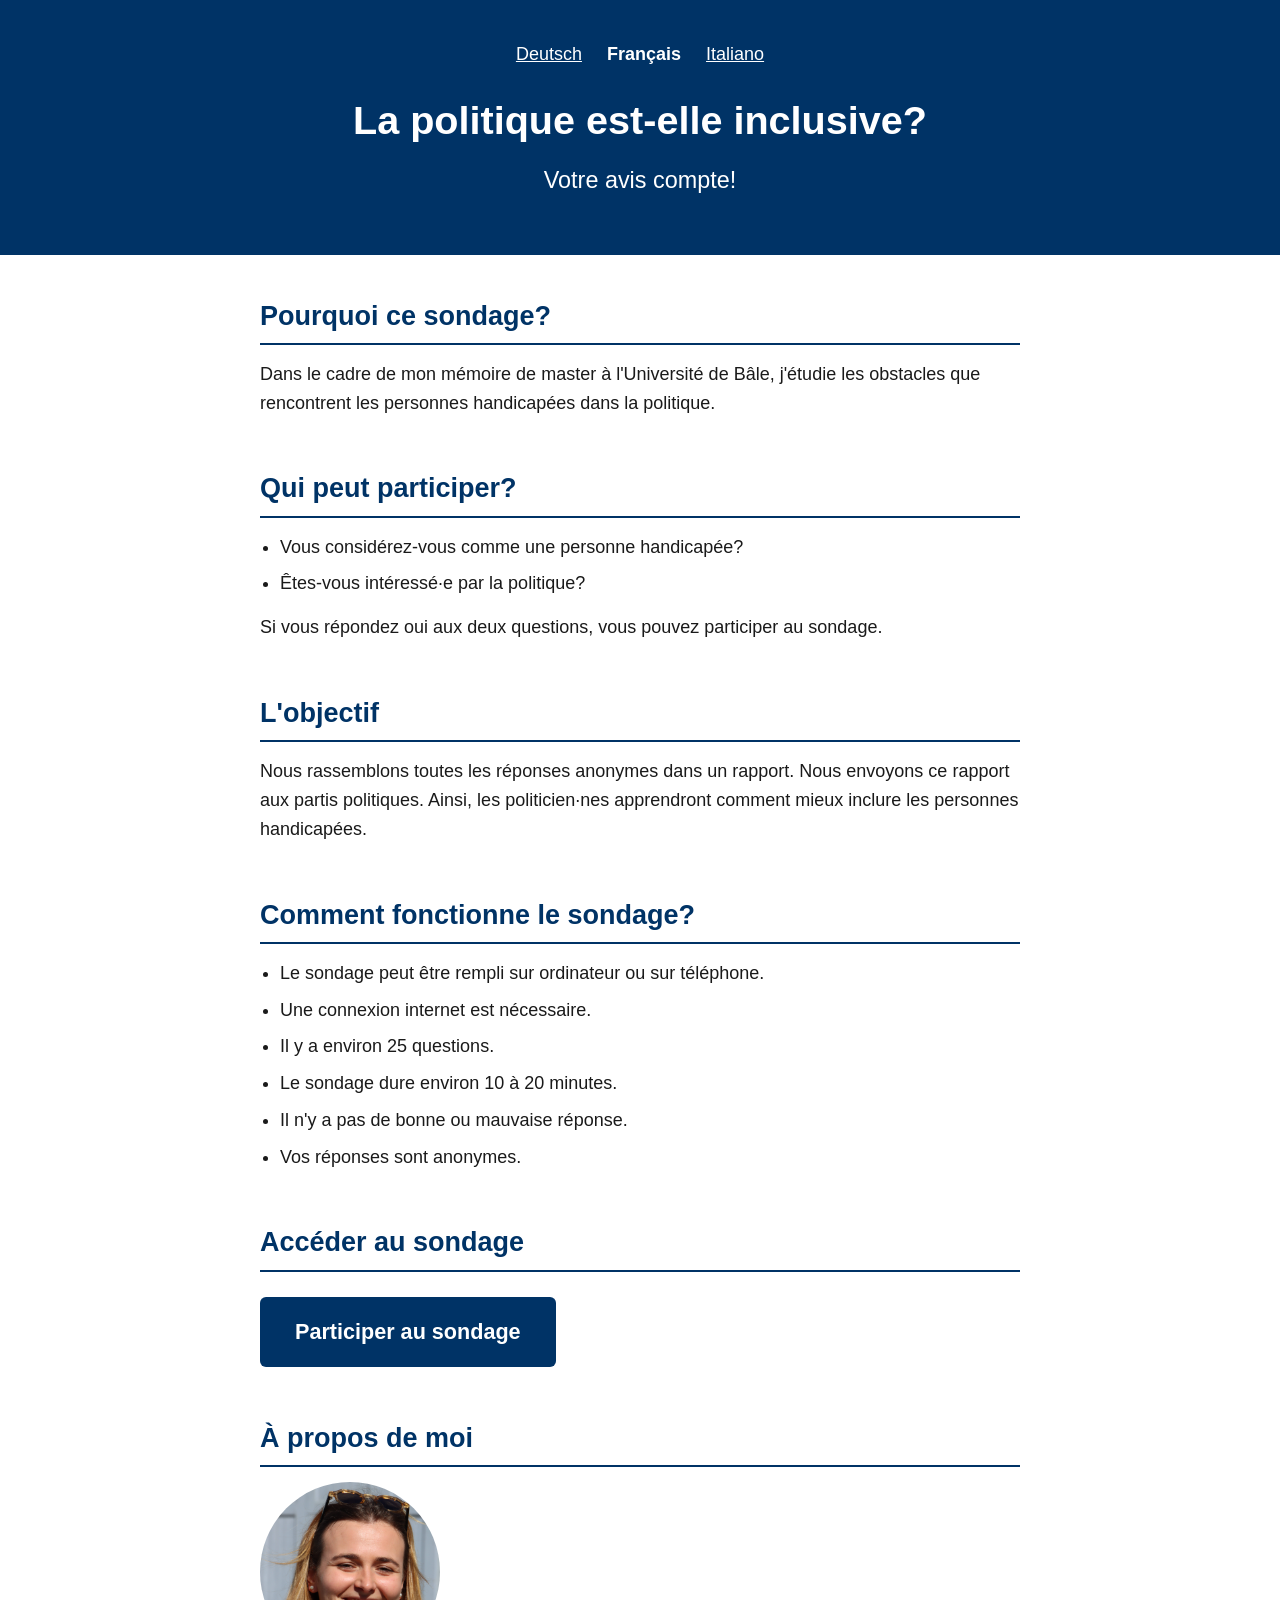
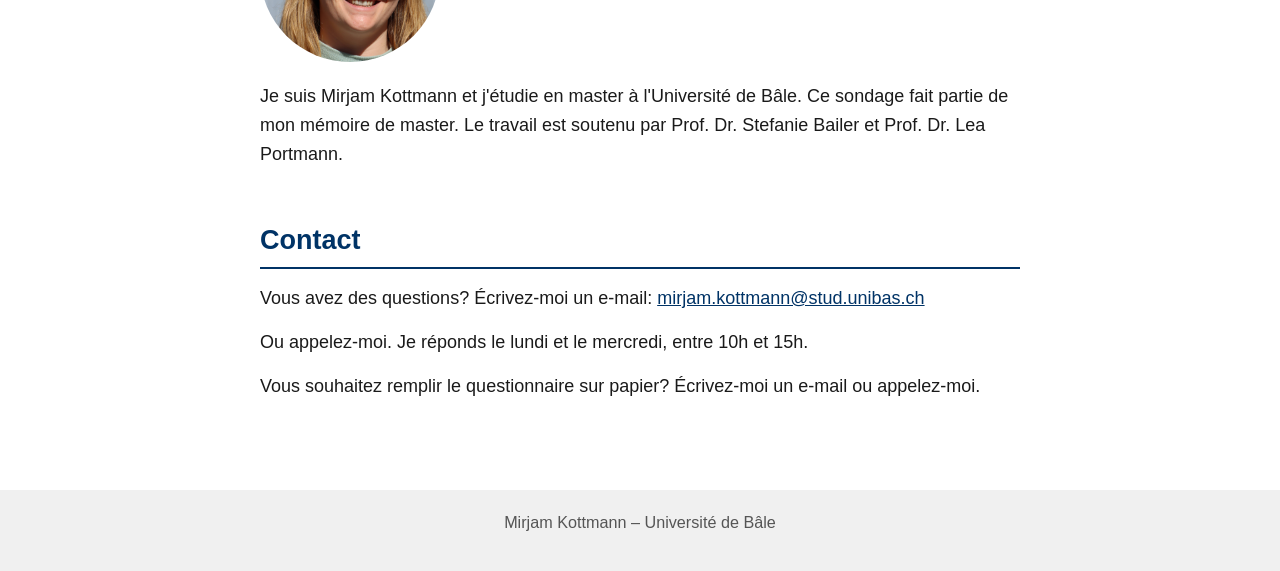
==== index-fr.html @ 99d07d80 "Add files via upload" ====
<!DOCTYPE html>
<html lang="fr">
<head>
    <meta charset="UTF-8">
    <meta name="viewport" content="width=device-width, initial-scale=1.0">
    <meta name="robots" content="noindex">
    <title>La politique est-elle inclusive? – Sondage</title>
    <link rel="stylesheet" href="style.css">
</head>
<body>

    <header>
        <nav aria-label="Choix de la langue">
            <a href="index.html">Deutsch</a>
            <a href="index-fr.html" aria-current="page">Français</a>
            <a href="index-it.html">Italiano</a>
        </nav>
        <h1>La politique est-elle inclusive?</h1>
        <p class="untertitel">Votre avis compte!</p>
    </header>

    <main>

        <section>
            <h2>Pourquoi ce sondage?</h2>
            <p>Dans le cadre de mon mémoire de master à l'Université de Bâle, j'étudie les obstacles que rencontrent les personnes handicapées dans la politique.</p>
        </section>

        <section>
            <h2>Qui peut participer?</h2>
            <ul>
                <li>Vous considérez-vous comme une personne handicapée?</li>
                <li>Êtes-vous intéressé·e par la politique?</li>
            </ul>
            <p>Si vous répondez oui aux deux questions, vous pouvez participer au sondage.</p>
        </section>

        <section>
            <h2>L'objectif</h2>
            <p>Nous rassemblons toutes les réponses anonymes dans un rapport. Nous envoyons ce rapport aux partis politiques. Ainsi, les politicien·nes apprendront comment mieux inclure les personnes handicapées.</p>
        </section>

        <section>
            <h2>Comment fonctionne le sondage?</h2>
            <ul>
                <li>Le sondage peut être rempli sur ordinateur ou sur téléphone.</li>
                <li>Une connexion internet est nécessaire.</li>
                <li>Il y a environ 25 questions.</li>
                <li>Le sondage dure environ 10 à 20 minutes.</li>
                <li>Il n'y a pas de bonne ou mauvaise réponse.</li>
                <li>Vos réponses sont anonymes.</li>
            </ul>
        </section>

        <section class="umfrage-button">
            <h2>Accéder au sondage</h2>
            <a href="https://unibaslabss.eu.qualtrics.com/jfe/form/SV_eVTS7m2X1BOIshU" class="button" target="_blank" rel="noopener noreferrer">Participer au sondage</a>
        </section>

        <section>
            <h2>À propos de moi</h2>
            <img src="foto.jpg" alt="Photo de Mirjam Kottmann">
            <p>Je suis Mirjam Kottmann et j'étudie en master à l'Université de Bâle. Ce sondage fait partie de mon mémoire de master. Le travail est soutenu par Prof. Dr. Stefanie Bailer et Prof. Dr. Lea Portmann.</p>
        </section>

        <section>
            <h2>Contact</h2>
            <p>Vous avez des questions? Écrivez-moi un e-mail: <a href="mailto:mirjam.kottmann@stud.unibas.ch">mirjam.kottmann@stud.unibas.ch</a></p>
            <p>Ou appelez-moi. Je réponds le lundi et le mercredi, entre 10h et 15h.</p>
            <p>Vous souhaitez remplir le questionnaire sur papier? Écrivez-moi un e-mail ou appelez-moi.</p>
        </section>

    </main>

    <footer>
        <p>Mirjam Kottmann – Université de Bâle</p>
    </footer>

</body>
</html>
---- style.css ----
/* Grundeinstellungen */
* {
    margin: 0;
    padding: 0;
    box-sizing: border-box;
}

body {
    font-family: 'Arial', sans-serif;
    font-size: 18px;
    line-height: 1.6;
    color: #1a1a1a;
    background-color: #ffffff;
}

/* Header */
header {
    background-color: #003366;
    color: #ffffff;
    padding: 40px 20px;
    text-align: center;
}

header h1 {
    font-size: 2.2em;
    margin-top: 20px;
}

.untertitel {
    font-size: 1.3em;
    margin-top: 10px;
}

/* Sprachauswahl */
nav {
    margin-bottom: 10px;
}

nav a {
    color: #ffffff;
    text-decoration: underline;
    margin: 0 10px;
    font-size: 1em;
}

nav a[aria-current="page"] {
    font-weight: bold;
    text-decoration: none;
}

/* Hauptinhalt */
main {
    max-width: 800px;
    margin: 0 auto;
    padding: 40px 20px;
}

section {
    margin-bottom: 50px;
}

h2 {
    font-size: 1.5em;
    color: #003366;
    margin-bottom: 15px;
    border-bottom: 2px solid #003366;
    padding-bottom: 5px;
}

p {
    margin-bottom: 15px;
}

ul {
    margin-left: 20px;
    margin-bottom: 15px;
}

ul li {
    margin-bottom: 8px;
}

/* Foto */
img {
    width: 180px;
    height: 180px;
    object-fit: cover;
    object-position: center 20%;
    border-radius: 50%;
    display: block;
    margin-bottom: 20px;
}

/* Button */
.button {
    display: inline-block;
    background-color: #003366;
    color: #ffffff;
    padding: 18px 35px;
    text-decoration: none;
    font-size: 1.2em;
    font-weight: bold;
    border-radius: 6px;
    margin-top: 10px;
}

.button:hover {
    background-color: #00509e;
}

.button:focus {
    outline: 3px solid #ffcc00;
    outline-offset: 3px;
}

/* Links */
a {
    color: #003366;
}

a:focus {
    outline: 3px solid #ffcc00;
    outline-offset: 2px;
}

/* Footer */
footer {
    background-color: #f0f0f0;
    text-align: center;
    padding: 20px;
    font-size: 0.9em;
    color: #555555;
}

/* Mobile */
@media (max-width: 600px) {
    header h1 {
        font-size: 1.6em;
    }

    body {
        font-size: 17px;
    }
}
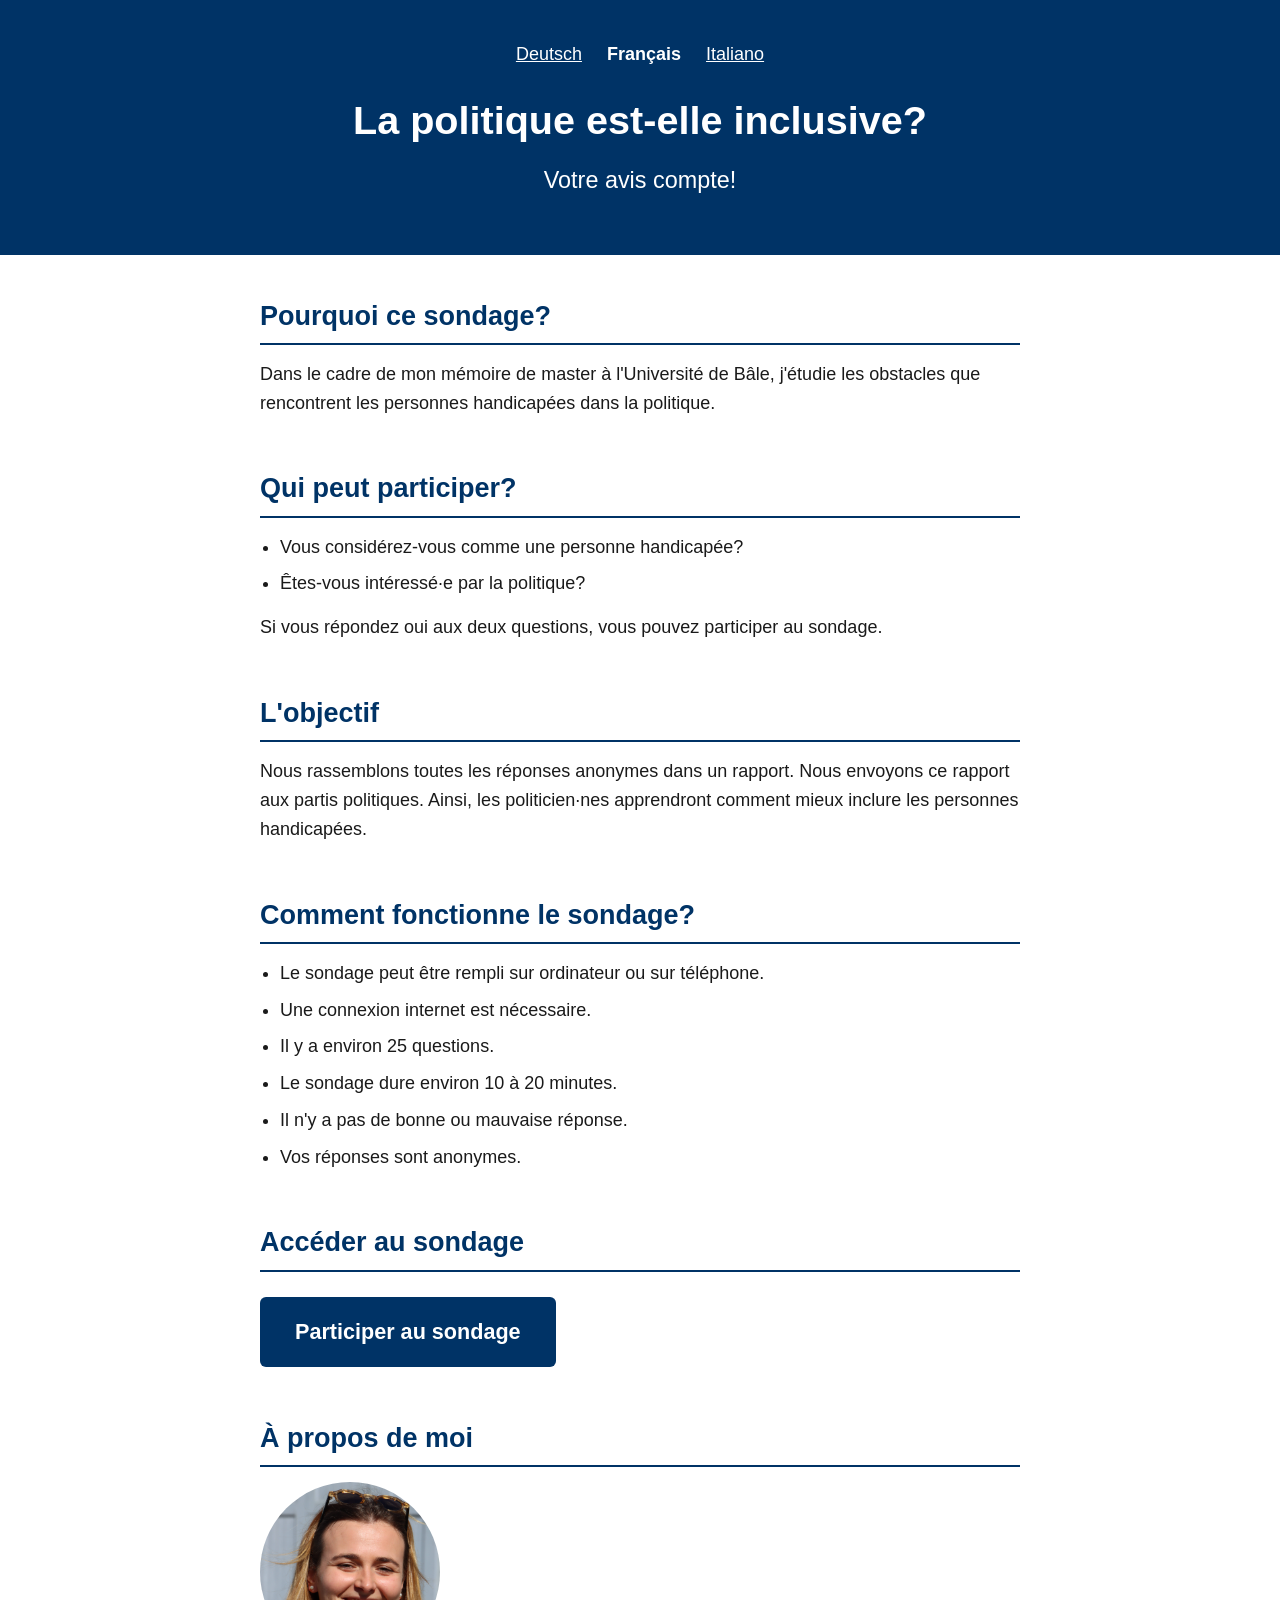
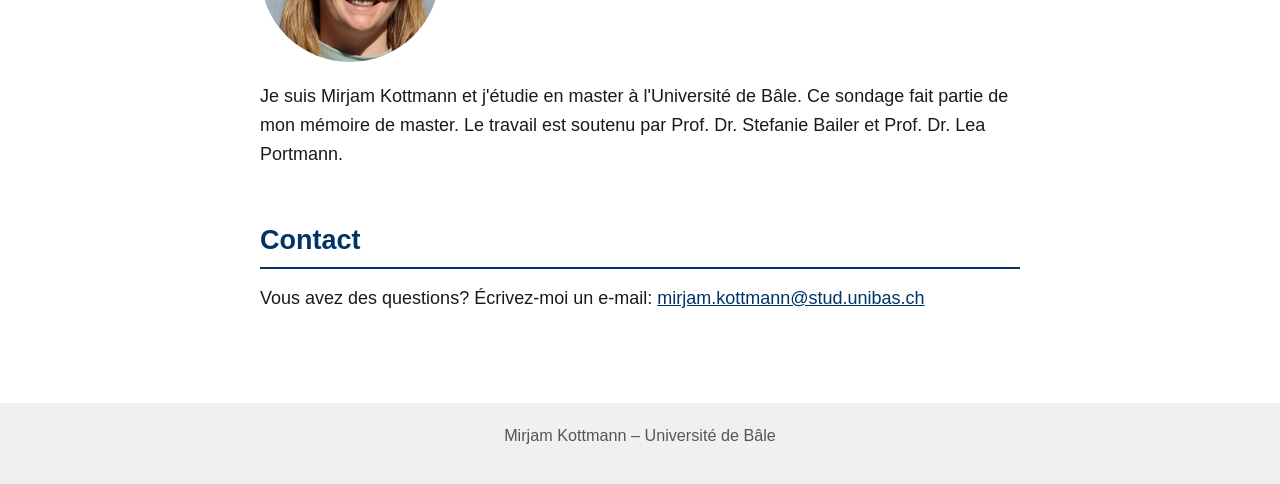
==== commit d3138646: "tel weg index-fr.html" ====
--- a/index-fr.html
+++ b/index-fr.html
@@ -66,8 +66,6 @@
         <section>
             <h2>Contact</h2>
             <p>Vous avez des questions? Écrivez-moi un e-mail: <a href="mailto:mirjam.kottmann@stud.unibas.ch">mirjam.kottmann@stud.unibas.ch</a></p>
-            <p>Ou appelez-moi. Je réponds le lundi et le mercredi, entre 10h et 15h.</p>
-            <p>Vous souhaitez remplir le questionnaire sur papier? Écrivez-moi un e-mail ou appelez-moi.</p>
         </section>
 
     </main>
@@ -77,4 +75,4 @@
     </footer>
 
 </body>
-</html>+</html>
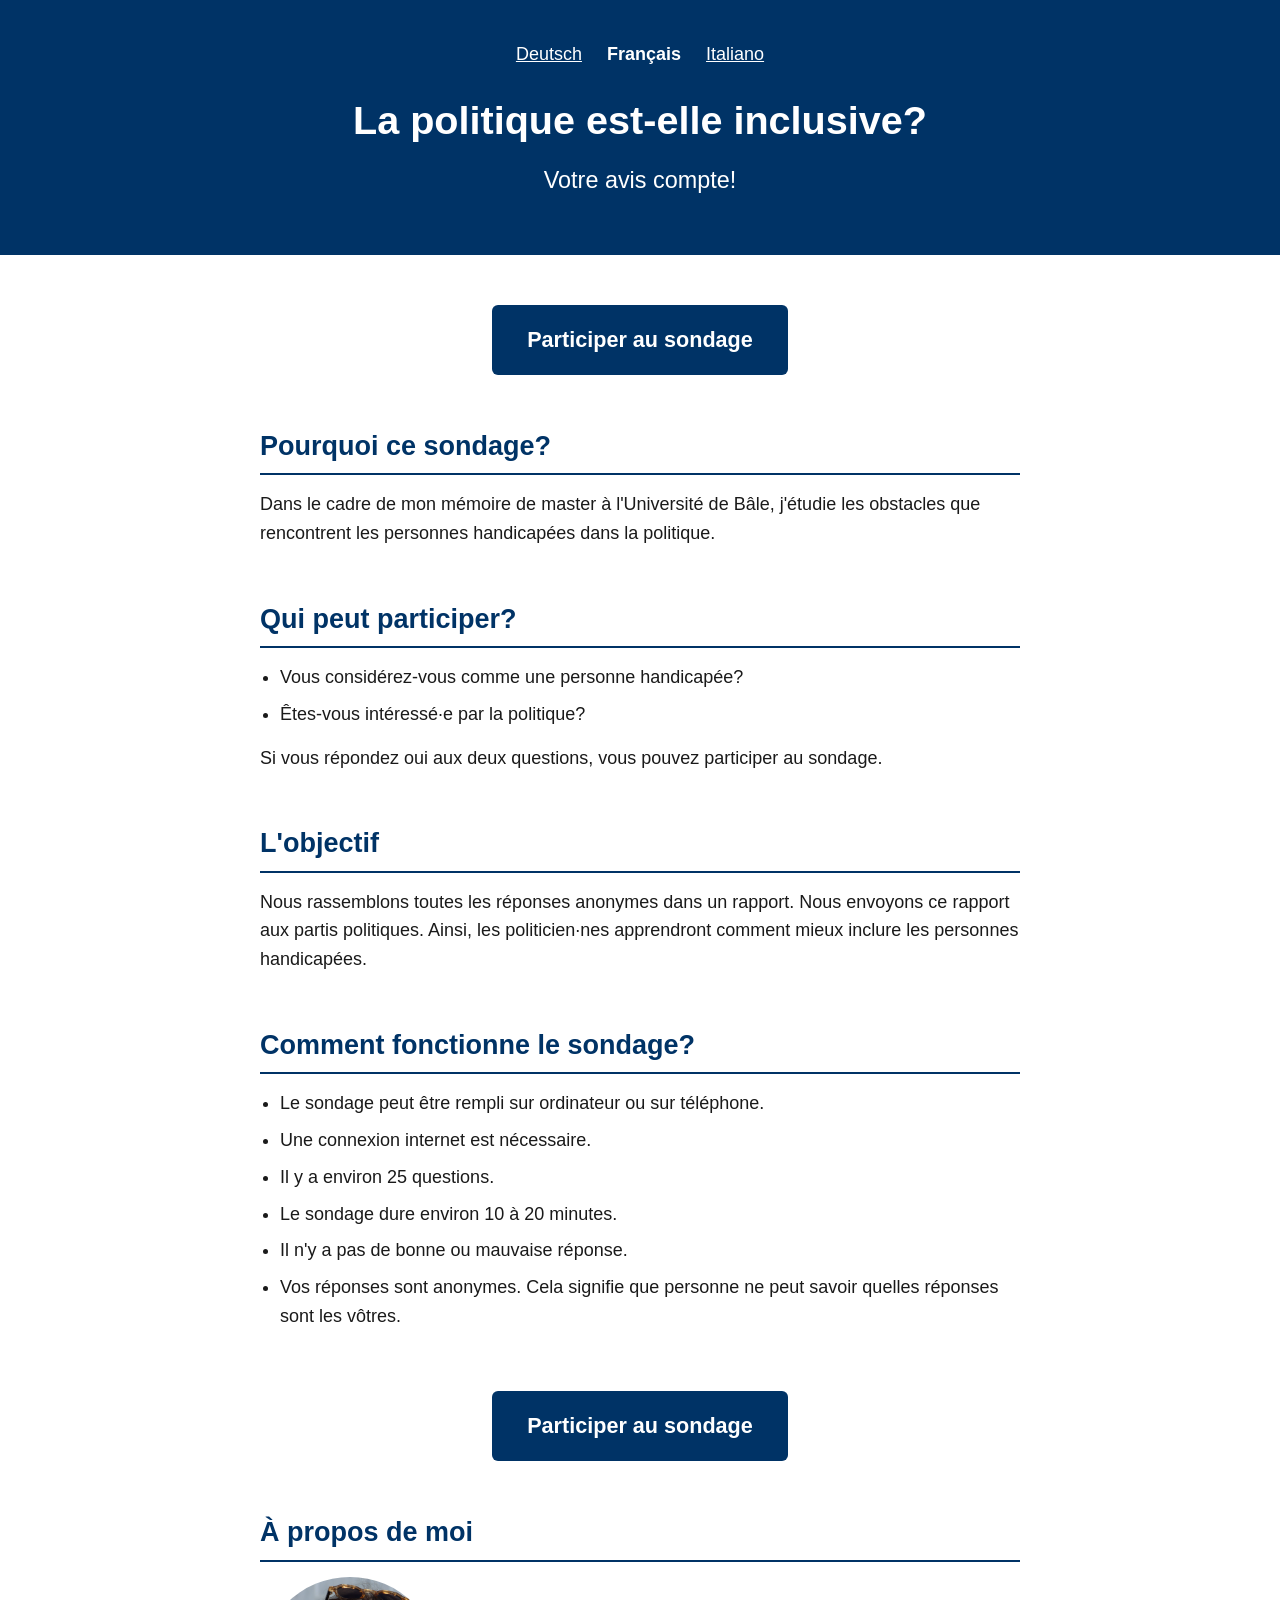
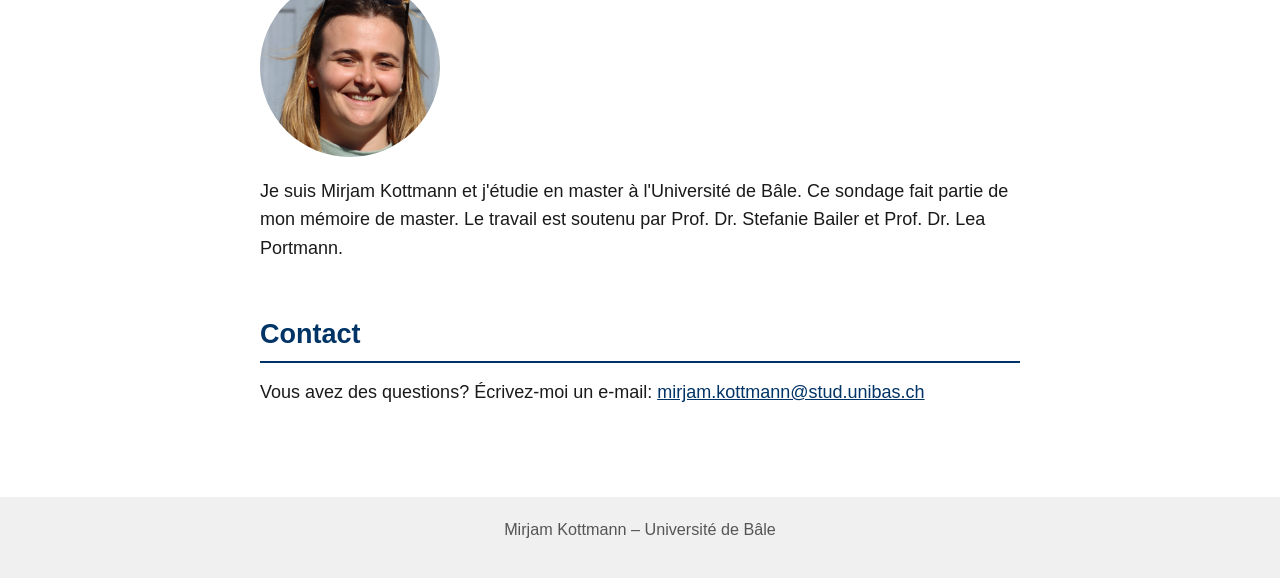
==== commit 6bdfa4bd: "titel button weg index-fr.html" ====
--- a/index-fr.html
+++ b/index-fr.html
@@ -20,6 +20,9 @@
     </header>
 
     <main>
+        <section class="umfrage-button">
+    <a href="https://unibaslabss.eu.qualtrics.com/jfe/form/SV_eVTS7m2X1BOIshU" class="button" target="_blank" rel="noopener noreferrer">Participer au sondage</a>
+</section>
 
         <section>
             <h2>Pourquoi ce sondage?</h2>
@@ -48,12 +51,11 @@
                 <li>Il y a environ 25 questions.</li>
                 <li>Le sondage dure environ 10 à 20 minutes.</li>
                 <li>Il n'y a pas de bonne ou mauvaise réponse.</li>
-                <li>Vos réponses sont anonymes.</li>
+                <li>Vos réponses sont anonymes. Cela signifie que personne ne peut savoir quelles réponses sont les vôtres.</li>
             </ul>
         </section>
 
         <section class="umfrage-button">
-            <h2>Accéder au sondage</h2>
             <a href="https://unibaslabss.eu.qualtrics.com/jfe/form/SV_eVTS7m2X1BOIshU" class="button" target="_blank" rel="noopener noreferrer">Participer au sondage</a>
         </section>
 
--- a/style.css
+++ b/style.css
@@ -141,4 +141,7 @@
     body {
         font-size: 17px;
     }
-}+}
+.umfrage-button {
+    text-align: center;
+}
